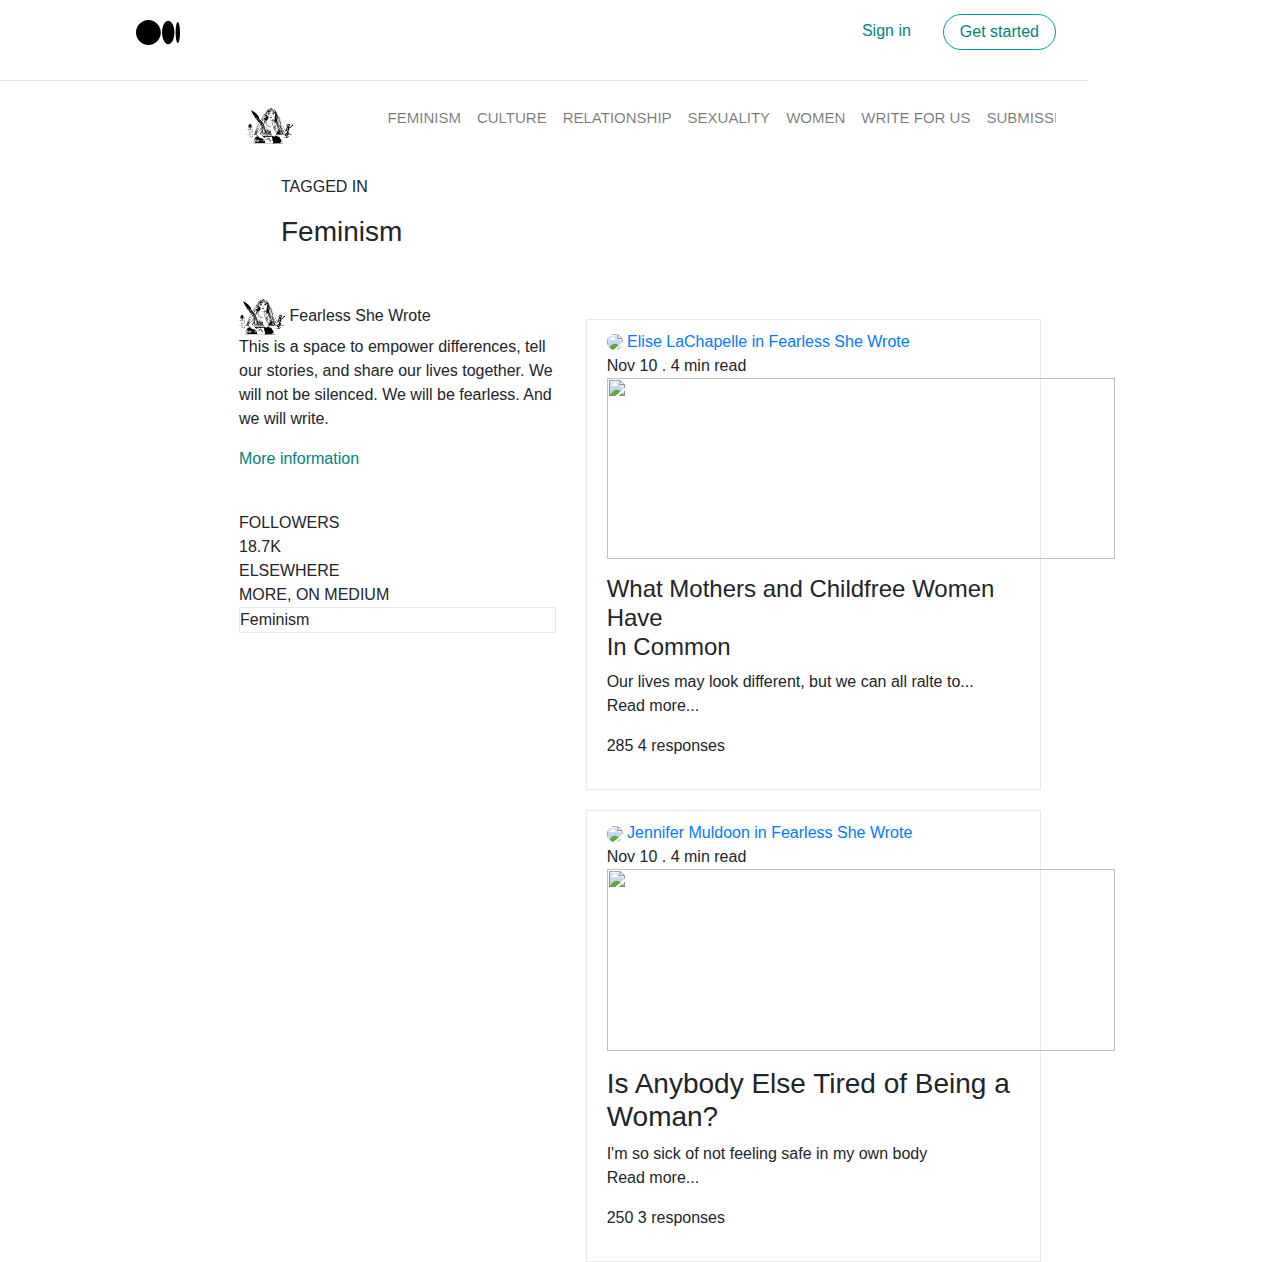
==== public/index.html @ c874946f "Update code html, css" ====
<!DOCTYPE html>
<html lang="en">

<head>
    <meta charset="UTF-8">
    <meta http-equiv="X-UA-Compatible" content="IE=edge">
    <meta name="viewport" content="width=device-width, initial-scale=1.0">
    <link rel="stylesheet" href="style.css">
    <link rel="stylesheet" href="https://maxcdn.bootstrapcdn.com/bootstrap/4.0.0/css/bootstrap.min.css" integrity="sha384-Gn5384xqQ1aoWXA+058RXPxPg6fy4IWvTNh0E263XmFcJlSAwiGgFAW/dAiS6JXm" crossorigin="anonymous">
    <link rel="stylesheet" href="https://cdn.jsdelivr.net/npm/@fortawesome/fontawesome-free@5.15.4/css/fontawesome.min.css" integrity="sha384-jLKHWM3JRmfMU0A5x5AkjWkw/EYfGUAGagvnfryNV3F9VqM98XiIH7VBGVoxVSc7" crossorigin="anonymous">
    <title>Medium - Clone</title>
</head>

<body>
    <header class="header">
        <div class="upper-header">
            <svg xmlns="http://www.w3.org/2000/svg" height="25px" viewBox="0 0 1043.63 592.71" class="upper-im">
                <path
                    d="M588.67 296.36c0 163.67-131.78 296.35-294.33 296.35S0 460 0 296.36 131.78 0 294.34 0s294.33 132.69 294.33 296.36m322.89 0c0 154.06-65.89 279-147.17 279s-147.17-124.94-147.17-279 65.88-279 147.16-279 147.17 124.9 147.17 279m132.08 0c0 138-23.17 249.94-51.76 249.94s-51.75-111.91-51.75-249.94 23.17-249.94 51.75-249.94 51.76 111.9 51.76 249.94" />
            </svg>
            <div class="upper-right">
                <div class="sign-in">Sign in</div>
                <div class="get-started">Get started</div>
            </div>
        </div>
        <hr>
        <div class="lower-header">
            <div class="badge"><img src="./images/badge.png" alt="" class="img-header"></div>
            <div class="sub-nav">
                <ul>
                    <li><a href="#">Feminism</a></li>
                    <li><a href="#">Culture</a></li>
                    <li><a href="#">Relationship</a></li>
                    <li><a href="#">Sexuality</a></li>
                    <li><a href="#">Women</a></li>
                    <li><a href="#">Write For Us</a></li>
                    <li class="border-right"><a href="#">Submission Guidelines</a></li>
                    <li><a href="#">Patreon</a></li>
                </ul>
            </div>
        </div>
    </header>
    <div class="aside-header">
        <p>TAGGED IN</p>
            <h3>Feminism</h3>
    </div>
    <div class="section-body">
        <div class="sidebar col-5">
            <img src="./images/badge.png" alt="">
            <span>Fearless She Wrote</span>
            <p>This is a space to empower differences, tell our stories, and share our lives together. We will not be silenced. We will be fearless. And we will write.</p>
            <p><a href="#" class="more-info">More information</a></p>
            <br>
            <ul>
                <li>FOLLOWERS</li>
                <li>18.7K</li>
                <li>ELSEWHERE</li>
                <li>
                    <i class="fas fa-envelope"></i>
                    <i class="fab fa-twitter"></i>
                </li>
                <li>MORE, ON MEDIUM</li>
                <li id="femi">Feminism</li>
            </ul>
        </div>
        <div class="main-content col-7">
            <div class="content-1">
                <img src="https://cdn-images-1.medium.com/fit/c/45/45/0*HBZey0gA5wdrIuN0" class="avatar">
                <a href="#"><span>Elise LaChapelle in Fearless She Wrote</span></a>
                <br />
                <span>Nov 10 <span>.</span> 4 min read </span>
                <br/>
                <img src="https://cdn-images-1.medium.com/fit/t/1000/300/1*1FO9_wdMf9DHdEDTG9vifw.jpeg" class="img-1">
                <p>
                    <h4>What Mothers and Childfree Women Have <br>In Common</h4>
                    <span>Our lives may look different, but we can all ralte to...</span>
                    <br /><span>Read more...</span>
                </p>
                <ul>
                    <li> 285</li>
                    <li id="li-1">4 responses </li>
                </ul>
            </div>
            <div class="content-1">
                <img src="https://cdn-images-1.medium.com/fit/c/45/45/1*_xPEoamMYq1pc45lfHKXeA@2x.jpeg" class="avatar">
                <a href="#"><span>Jennifer Muldoon in Fearless She Wrote</span></a>
                <br />
                <span>Nov 10 <span>.</span> 4 min read </span>
                <br/>
                <img src="https://cdn-images-1.medium.com/fit/t/1000/300/1*DLnRDRXGn_Gm1OrwbBQNxA.jpeg" class="img-1">
                <p>
                    <h3>Is Anybody Else Tired of Being a Woman?</h3>
                    <span>I'm so sick of not feeling safe in my own body</span>
                    <br /><span>Read more...</span>
                </p>
                <ul>
                    <li id="li-3"> 250</li>
                    <li id="li-4">3 responses </li>
                </ul>
            </div>
        </div>
    </div>
</body>

</html>
---- public/style.css ----
* {
    margin: 0;
    padding: 0;
    box-sizing: border-box;
}

.upper-header svg, .lower-header img {
    cursor: pointer;
}

.upper-header {
    height: 4rem;
    display: flex;
    justify-content: space-between;
    align-items: center;
    margin: 0 8.5rem;
}

.upper-header .upper-right {
    display: flex;
    justify-content: center;
}

.upper-header .upper-right .sign-in, .upper-header .upper-right .get-started {
    cursor: pointer;
    color: rgba(0, 0, 0, 0.53);
    margin: 0 1rem;
}
.upper-header .upper-right .sign-in {
    color: #008480 !important;
    line-height: 2.1rem;
}
.upper-header .upper-right .get-started {
    color: #008480;
    border-color: #009B96 !important;
    border: 1px solid rgba(0,0,0,.15);
    border-radius: 99em;
    padding: 0 1rem;
    line-height: 2.1rem;
}

.lower-header {
    display: flex;
    justify-content: space-evenly;
    align-items: center;
    overflow: hidden;
    margin: 0 2rem;
    padding: .5rem 0;
}

.lower-header .badge {
    margin: 0 -3rem 0 0;
}

.lower-header .sub-nav ul {
    display: flex;
    align-items: center;
    overflow: hidden;
}

.lower-header .sub-nav ul li {
    width: max-content;
    list-style-type: none;
    margin: 0 .5rem;
}

.border-right {
    border-right: 1px solid #000;
    padding: 0 1.5rem 0 0 ;
}

.lower-header .sub-nav ul li a {
    text-transform: uppercase;
    font-size: .9375rem;
    color: rgba(0, 0, 0, 0.53);
    text-decoration: none;
}
.section-body {
    width: 65%;
    margin: 0 auto;
    display: flex;
}
.sidebar ul li {
    list-style: none;
}
.img-1 {
    width: 508px;
    height: 181.8px;
}
.content-1 ul li {
    list-style: none;
    display: inline-block;
}
.content-2 ul li {
    list-style: none;
    display: inline-block;
}
.content-1 {
    border: 1px solid rgba(0, 0, 0, .09);
    padding: 10px 20px 15px 20px;
    margin-top: 20px;
}
.avatar {
    border-radius: 50%;
}
.aside-header {
    margin-left: 281px;
    margin-bottom: 50px;
    margin-top: 20px;
}
#femi {
    border: 1px solid rgba(0, 0, 0, .09);
}
.more-info {
    color: #008480;
}
.img-header {
    margin-left: 210px;
}
.upper-img {
    margin-left: 130px;
}
.upper-right {
    margin-right: -120px;
}
.header {
    width: 85%;
}
.header .lower-header .sub-nav ul {
    margin-left: 130px;
}
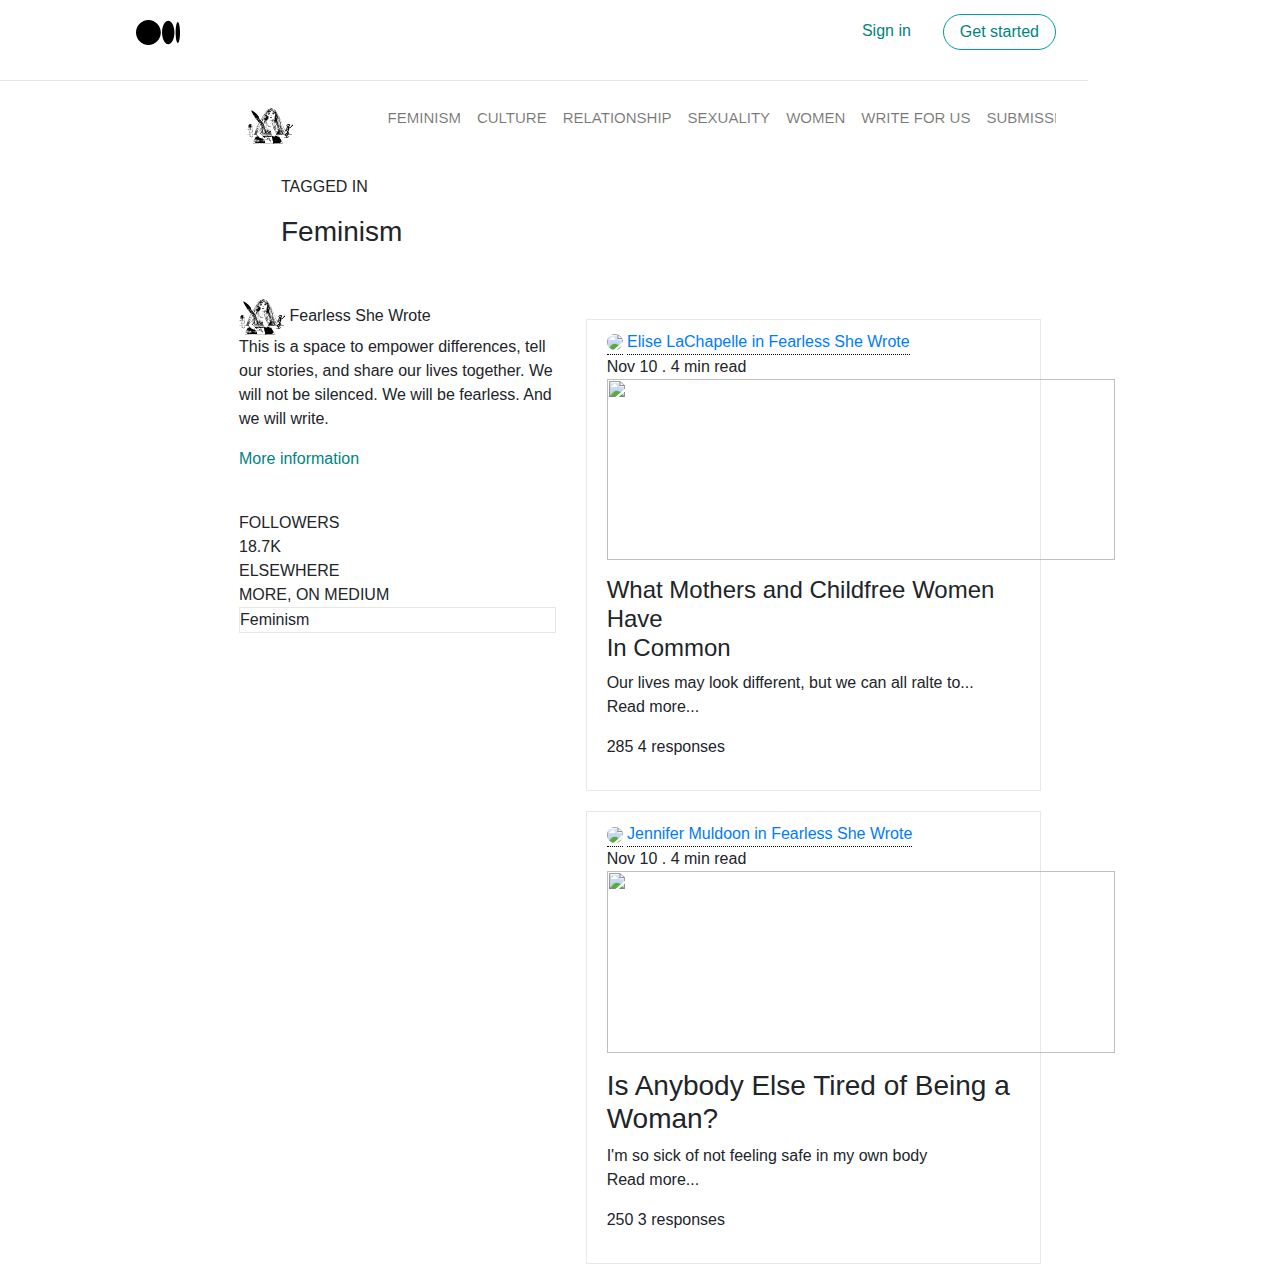
==== commit 97fa1df7: "popup and sticky" ====
--- a/public/index.html
+++ b/public/index.html
@@ -42,7 +42,7 @@
     </header>
     <div class="aside-header">
         <p>TAGGED IN</p>
-            <h3>Feminism</h3>
+        <h3>Feminism</h3>
     </div>
     <div class="section-body">
         <div class="sidebar col-5">
@@ -65,8 +65,43 @@
         </div>
         <div class="main-content col-7">
             <div class="content-1">
-                <img src="https://cdn-images-1.medium.com/fit/c/45/45/0*HBZey0gA5wdrIuN0" class="avatar">
-                <a href="#"><span>Elise LaChapelle in Fearless She Wrote</span></a>
+                <a class="avatar-hover is-touched" href="#">
+                    <img src="https://cdn-images-1.medium.com/fit/c/45/45/0*HBZey0gA5wdrIuN0" class="avatar">
+                    <div class="popup-content">
+                        <h2>
+                            Elise LaChapelle
+                        </h2>
+                        <img src="https://cdn-images-1.medium.com/fit/c/45/45/0*HBZey0gA5wdrIuN0" class="avatar">
+                        <p>
+                            Medium member since Mar 2021</br>
+                            Freelance writer, business owner, fitness fanatic, mom of girls.
+                        </p>
+                        <p>
+                            Follow by 131 people
+                        </p>
+                        <div class="follow">
+                            Follow
+                        </div>
+                    </div>
+                </a>
+                <a class="name-hover is-touched" href="#"><span>Elise LaChapelle in Fearless She Wrote</span>
+                    <div class="popup-content">
+                        <h2>
+                            Elise LaChapelle
+                        </h2>
+                        <img src="https://cdn-images-1.medium.com/fit/c/45/45/0*HBZey0gA5wdrIuN0" class="avatar">
+                        <p>
+                            Medium member since Mar 2021</br>
+                            Freelance writer, business owner, fitness fanatic, mom of girls.
+                        </p>
+                        <p>
+                            Follow by 131 people
+                        </p>
+                        <div class="follow">
+                            Follow
+                        </div>
+                    </div>
+                </a>
                 <br />
                 <span>Nov 10 <span>.</span> 4 min read </span>
                 <br/>
@@ -82,8 +117,43 @@
                 </ul>
             </div>
             <div class="content-1">
-                <img src="https://cdn-images-1.medium.com/fit/c/45/45/1*_xPEoamMYq1pc45lfHKXeA@2x.jpeg" class="avatar">
-                <a href="#"><span>Jennifer Muldoon in Fearless She Wrote</span></a>
+                <a class="avatar-hover is-touched" href="#">
+                    <img src="https://cdn-images-1.medium.com/fit/c/45/45/1*_xPEoamMYq1pc45lfHKXeA@2x.jpeg" class="avatar">
+                    <div class="popup-content">
+                        <h2>
+                            Elise LaChapelle
+                        </h2>
+                        <img src="https://cdn-images-1.medium.com/fit/c/45/45/1*_xPEoamMYq1pc45lfHKXeA@2x.jpeg" class="avatar">
+                        <p>
+                            Medium member since Mar 2021</br>
+                            Freelance writer, business owner, fitness fanatic, mom of girls.
+                        </p>
+                        <p>
+                            Follow by 131 people
+                        </p>
+                        <div class="follow">
+                            Follow
+                        </div>
+                    </div>
+                </a>
+                <a class="name-hover is-touched" href="#"><span>Jennifer Muldoon in Fearless She Wrote</span>
+                    <div class="popup-content">
+                        <h2>
+                            Elise LaChapelle
+                        </h2>
+                        <img src="https://cdn-images-1.medium.com/fit/c/45/45/1*_xPEoamMYq1pc45lfHKXeA@2x.jpeg" class="avatar">
+                        <p>
+                            Medium member since Mar 2021</br>
+                            Freelance writer, business owner, fitness fanatic, mom of girls.
+                        </p>
+                        <p>
+                            Follow by 131 people
+                        </p>
+                        <div class="follow">
+                            Follow
+                        </div>
+                    </div>
+                </a>
                 <br />
                 <span>Nov 10 <span>.</span> 4 min read </span>
                 <br/>
--- a/public/style.css
+++ b/public/style.css
@@ -4,7 +4,8 @@
     box-sizing: border-box;
 }
 
-.upper-header svg, .lower-header img {
+.upper-header svg,
+.lower-header img {
     cursor: pointer;
 }
 
@@ -21,19 +22,22 @@
     justify-content: center;
 }
 
-.upper-header .upper-right .sign-in, .upper-header .upper-right .get-started {
+.upper-header .upper-right .sign-in,
+.upper-header .upper-right .get-started {
     cursor: pointer;
     color: rgba(0, 0, 0, 0.53);
     margin: 0 1rem;
 }
+
 .upper-header .upper-right .sign-in {
     color: #008480 !important;
     line-height: 2.1rem;
 }
+
 .upper-header .upper-right .get-started {
     color: #008480;
     border-color: #009B96 !important;
-    border: 1px solid rgba(0,0,0,.15);
+    border: 1px solid rgba(0, 0, 0, .15);
     border-radius: 99em;
     padding: 0 1rem;
     line-height: 2.1rem;
@@ -66,7 +70,7 @@
 
 .border-right {
     border-right: 1px solid #000;
-    padding: 0 1.5rem 0 0 ;
+    padding: 0 1.5rem 0 0;
 }
 
 .lower-header .sub-nav ul li a {
@@ -75,57 +79,121 @@
     color: rgba(0, 0, 0, 0.53);
     text-decoration: none;
 }
+
 .section-body {
     width: 65%;
     margin: 0 auto;
     display: flex;
 }
+
 .sidebar ul li {
     list-style: none;
 }
+
 .img-1 {
     width: 508px;
     height: 181.8px;
 }
+
 .content-1 ul li {
     list-style: none;
     display: inline-block;
 }
+
 .content-2 ul li {
     list-style: none;
     display: inline-block;
 }
+
 .content-1 {
     border: 1px solid rgba(0, 0, 0, .09);
     padding: 10px 20px 15px 20px;
     margin-top: 20px;
 }
+
 .avatar {
     border-radius: 50%;
 }
+
 .aside-header {
     margin-left: 281px;
     margin-bottom: 50px;
     margin-top: 20px;
 }
+
 #femi {
     border: 1px solid rgba(0, 0, 0, .09);
 }
+
 .more-info {
     color: #008480;
 }
+
 .img-header {
     margin-left: 210px;
 }
+
 .upper-img {
     margin-left: 130px;
 }
+
 .upper-right {
     margin-right: -120px;
 }
+
 .header {
     width: 85%;
 }
+
 .header .lower-header .sub-nav ul {
     margin-left: 130px;
 }
+
+.is-touched {
+    position: relative;
+    display: inline-block;
+    border-bottom: 1px dotted #000;
+}
+
+.is-touched .popup-content {
+    visibility: hidden;
+    width: 120px;
+    color: #000;
+    text-align: center;
+    background: #fff;
+    border-radius: 6px;
+    padding: 5px 0;
+    position: absolute;
+    z-index: 1;
+    bottom: 150%;
+    left: 50%;
+    margin-left: -60px;
+    border-style: solid 5px;
+}
+
+.is-touched .popup-content::after {
+    content: "";
+    position: absolute;
+    top: 100%;
+    left: 50%;
+    margin-left: -5px;
+    border-width: 5px;
+    border-style: solid;
+    border-color: black transparent transparent transparent;
+}
+
+.is-touched:hover .popup-content {
+    visibility: visible;
+}
+
+.popup-content .follow {
+    cursor: pointer;
+    color: rgba(0, 0, 0, 0.53);
+    margin: 0 1rem;
+    color: #008480;
+    border-color: #009B96 !important;
+    border: 1px solid rgba(0, 0, 0, .15);
+    border-radius: 99em;
+    padding: 0 1rem;
+    line-height: 2.1rem;
+}